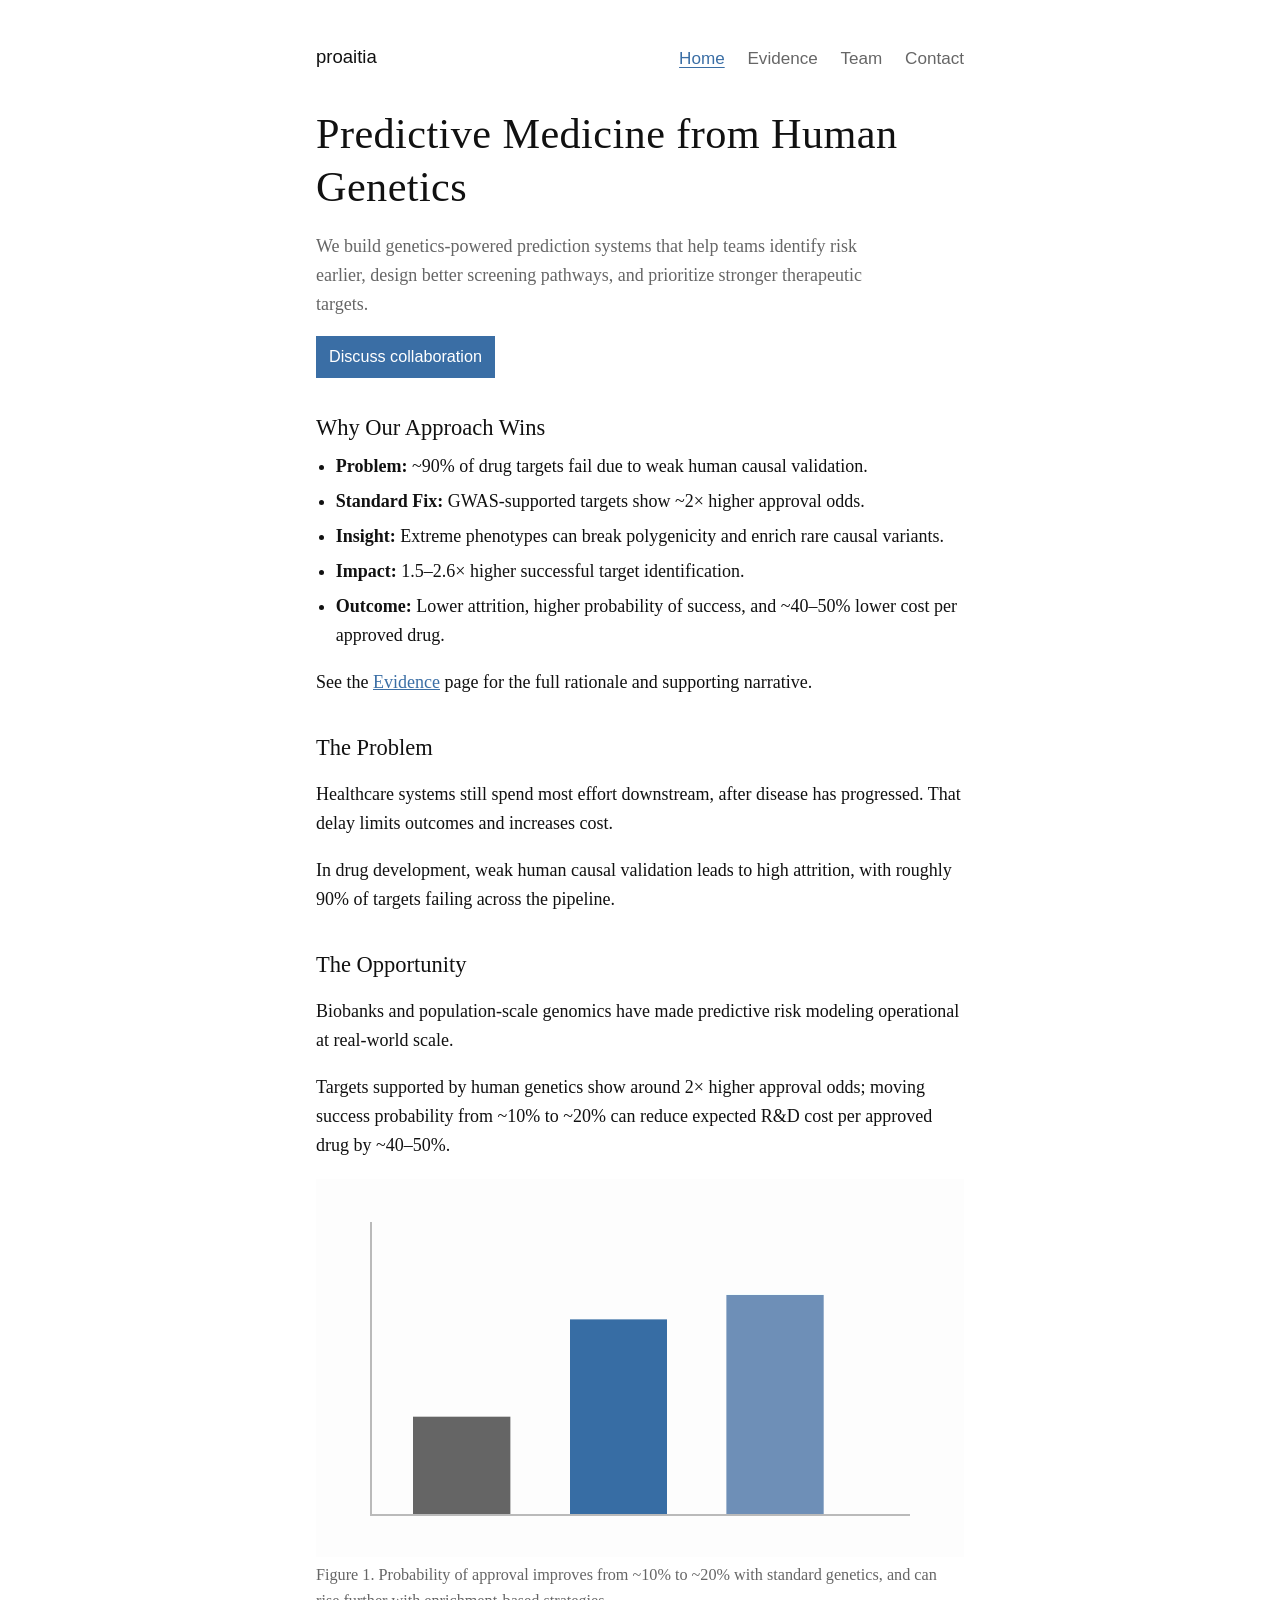
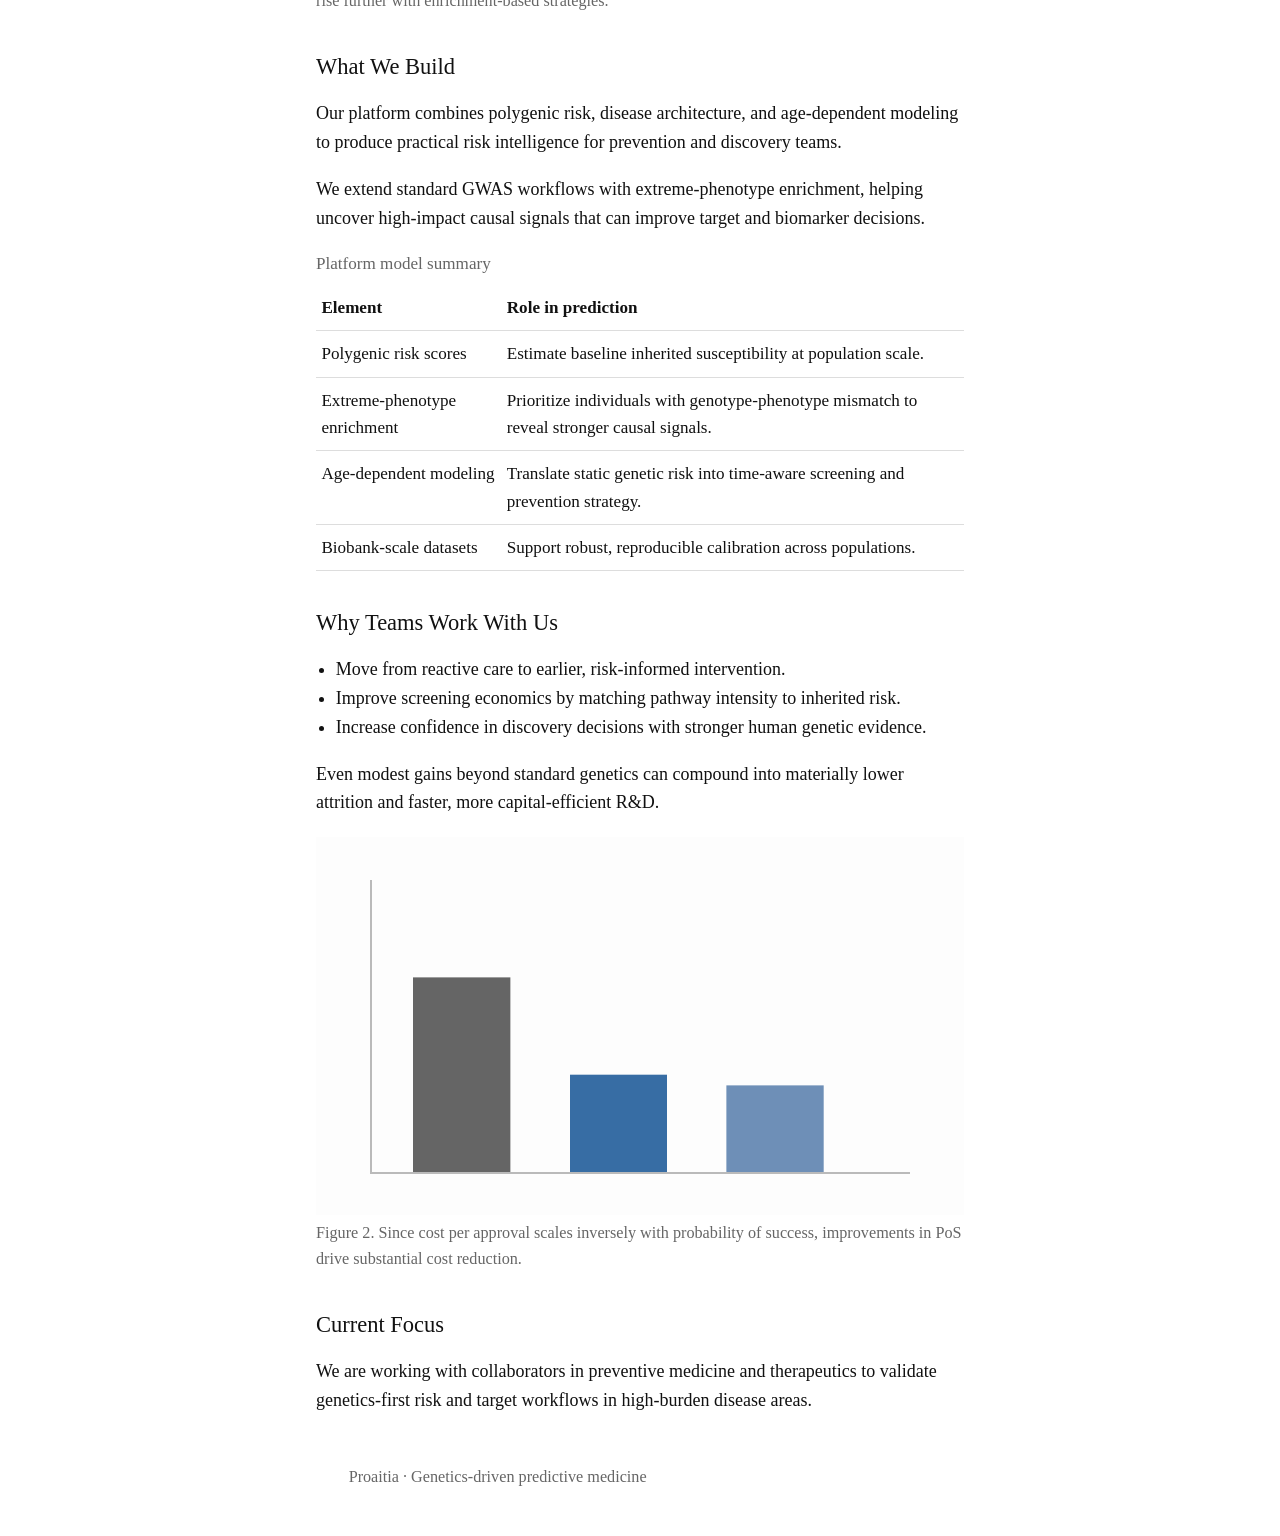
==== docs/index.html @ 9aaeedf3 "first draft of website" ====
<!doctype html>
<html lang="en">
<head>
  <meta charset="utf-8" />
  <meta name="viewport" content="width=device-width, initial-scale=1" />
  <title>Proaitia — Predictive Medicine from Human Genetics</title>
  <meta name="description" content="Predictive medicine systems based on human genetics and statistical modeling." />
  <link rel="stylesheet" href="assets/style.css" />
</head>
<body>
  <header class="site-header">
    <div class="brand-row">
      <img src="assets/logo.svg" alt="Proaitia" class="logo" />
      <nav aria-label="Main navigation">
        <a href="index.html" aria-current="page">Home</a>
        <a href="evidence.html">Evidence</a>
        <a href="team.html">Team</a>
        <a href="contact.html">Contact</a>
      </nav>
    </div>
    <h1>Predictive Medicine from Human Genetics</h1>
    <p class="lede">We build genetics-powered prediction systems that help teams identify risk earlier, design better screening pathways, and prioritize stronger therapeutic targets.</p>
    <p class="lead-cta"><a href="contact.html">Discuss collaboration</a></p>
  </header>

  <main>
    <section>
      <h2>Why Our Approach Wins</h2>
      <ul class="claims-list">
        <li><strong>Problem:</strong> ~90% of drug targets fail due to weak human causal validation.</li>
        <li><strong>Standard Fix:</strong> GWAS-supported targets show ~2× higher approval odds.</li>
        <li><strong>Insight:</strong> Extreme phenotypes can break polygenicity and enrich rare causal variants.</li>
        <li><strong>Impact:</strong> 1.5–2.6× higher successful target identification.</li>
        <li><strong>Outcome:</strong> Lower attrition, higher probability of success, and ~40–50% lower cost per approved drug.</li>
      </ul>
      <p>See the <a href="evidence.html">Evidence</a> page for the full rationale and supporting narrative.</p>
    </section>

    <section>
      <h2>The Problem</h2>
      <p>Healthcare systems still spend most effort downstream, after disease has progressed. That delay limits outcomes and increases cost.</p>
      <p>In drug development, weak human causal validation leads to high attrition, with roughly 90% of targets failing across the pipeline.</p>
    </section>

    <section>
      <h2>The Opportunity</h2>
      <p>Biobanks and population-scale genomics have made predictive risk modeling operational at real-world scale.</p>
      <p>Targets supported by human genetics show around 2× higher approval odds; moving success probability from ~10% to ~20% can reduce expected R&amp;D cost per approved drug by ~40–50%.</p>

      <figure>
        <img src="assets/figures/approval-probability.png" alt="Bar chart comparing probability of approval: 10% traditional, 20% standard genetics, 22.5% advanced enrichment strategy." />
        <figcaption>Figure 1. Probability of approval improves from ~10% to ~20% with standard genetics, and can rise further with enrichment-based strategies.</figcaption>
      </figure>
    </section>

    <section>
      <h2>What We Build</h2>
      <p>Our platform combines polygenic risk, disease architecture, and age-dependent modeling to produce practical risk intelligence for prevention and discovery teams.</p>
      <p>We extend standard GWAS workflows with extreme-phenotype enrichment, helping uncover high-impact causal signals that can improve target and biomarker decisions.</p>

      <table>
        <caption>Platform model summary</caption>
        <thead>
          <tr>
            <th scope="col">Element</th>
            <th scope="col">Role in prediction</th>
          </tr>
        </thead>
        <tbody>
          <tr>
            <td>Polygenic risk scores</td>
            <td>Estimate baseline inherited susceptibility at population scale.</td>
          </tr>
          <tr>
            <td>Extreme-phenotype enrichment</td>
            <td>Prioritize individuals with genotype-phenotype mismatch to reveal stronger causal signals.</td>
          </tr>
          <tr>
            <td>Age-dependent modeling</td>
            <td>Translate static genetic risk into time-aware screening and prevention strategy.</td>
          </tr>
          <tr>
            <td>Biobank-scale datasets</td>
            <td>Support robust, reproducible calibration across populations.</td>
          </tr>
        </tbody>
      </table>
    </section>

    <section>
      <h2>Why Teams Work With Us</h2>
      <ul>
        <li>Move from reactive care to earlier, risk-informed intervention.</li>
        <li>Improve screening economics by matching pathway intensity to inherited risk.</li>
        <li>Increase confidence in discovery decisions with stronger human genetic evidence.</li>
      </ul>
      <p>Even modest gains beyond standard genetics can compound into materially lower attrition and faster, more capital-efficient R&amp;D.</p>

      <figure>
        <img src="assets/figures/cost-reduction.png" alt="Bar chart showing indexed expected R and D cost per approved drug: 100 traditional, 50 standard genetics, 44.4 advanced strategy." />
        <figcaption>Figure 2. Since cost per approval scales inversely with probability of success, improvements in PoS drive substantial cost reduction.</figcaption>
      </figure>
    </section>

    <section>
      <h2>Current Focus</h2>
      <p>We are working with collaborators in preventive medicine and therapeutics to validate genetics-first risk and target workflows in high-burden disease areas.</p>
    </section>
  </main>

  <footer>
    <p>Proaitia · Genetics-driven predictive medicine</p>
  </footer>
</body>
</html>
---- docs/assets/style.css ----
:root {
  --text: #111;
  --accent: #3a6ea5;
  --secondary: #666;
  --bg: #fff;
}

* {
  box-sizing: border-box;
}

html {
  font-size: 18px;
}

body {
  margin: 0;
  color: var(--text);
  background: var(--bg);
  font-family: Charter, "ET Book", Georgia, "Times New Roman", serif;
  line-height: 1.6;
}

.site-header,
main,
footer {
  width: min(72ch, calc(100% - 3rem));
  margin-inline: auto;
}

.site-header {
  margin-top: 2.5rem;
  margin-bottom: 2rem;
}

.brand-row {
  display: flex;
  align-items: center;
  justify-content: space-between;
  gap: 1rem;
  margin-bottom: 2rem;
}

.logo {
  width: 136px;
  height: auto;
}

nav {
  font-family: Inter, -apple-system, BlinkMacSystemFont, "Segoe UI", Roboto, "Helvetica Neue", Arial, sans-serif;
  font-size: 0.95rem;
}

nav a {
  color: var(--secondary);
  text-decoration: none;
  margin-left: 1rem;
}

nav a[aria-current="page"],
nav a:hover,
nav a:focus-visible {
  color: var(--accent);
  text-decoration: underline;
  text-underline-offset: 0.18rem;
}

h1,
h2,
h3 {
  font-weight: 500;
  line-height: 1.25;
  margin-top: 0;
}

h1 {
  font-size: clamp(1.8rem, 3.3vw, 2.35rem);
  letter-spacing: 0.01em;
  margin-bottom: 0.7rem;
}

h2 {
  font-size: 1.25rem;
  margin-bottom: 0.5rem;
}

h3 {
  font-size: 1.05rem;
  margin-bottom: 0.35rem;
}

.lede {
  max-width: 66ch;
  color: var(--secondary);
}

.lead-cta {
  margin-top: 1rem;
}

.lead-cta a {
  display: inline-block;
  color: #fff;
  background: var(--accent);
  text-decoration: none;
  padding: 0.45rem 0.72rem;
  font-family: Inter, -apple-system, BlinkMacSystemFont, "Segoe UI", Roboto, "Helvetica Neue", Arial, sans-serif;
  font-size: 0.9rem;
}

.lead-cta a:hover,
.lead-cta a:focus-visible {
  filter: brightness(0.92);
}

section {
  margin-bottom: 2.1rem;
}

p,
li,
td,
th,
caption {
  max-width: 72ch;
}

ul {
  padding-left: 1.1rem;
}

.claims-list {
  margin-top: 0.2rem;
}

.claims-list li {
  margin-bottom: 0.35rem;
}

a {
  color: var(--accent);
}

figure {
  margin: 1.1rem 0 0.4rem;
}

figure img {
  width: 100%;
  height: auto;
  display: block;
}

figcaption {
  color: var(--secondary);
  font-size: 0.9rem;
  margin-top: 0.35rem;
}

table {
  border-collapse: collapse;
  width: 100%;
  margin-top: 1rem;
  font-size: 0.95rem;
}

caption {
  text-align: left;
  color: var(--secondary);
  margin-bottom: 0.4rem;
}

th,
td {
  text-align: left;
  vertical-align: top;
  padding: 0.5rem 0.3rem;
  border-bottom: 1px solid #ddd;
}

footer {
  margin-top: 2.8rem;
  margin-bottom: 2.5rem;
  color: var(--secondary);
  font-size: 0.9rem;
}

article {
  margin-bottom: 1.5rem;
}

@media (max-width: 700px) {
  html {
    font-size: 17px;
  }

  .brand-row {
    flex-direction: column;
    align-items: flex-start;
    margin-bottom: 1.5rem;
  }

  nav a {
    margin-left: 0;
    margin-right: 1rem;
  }
}
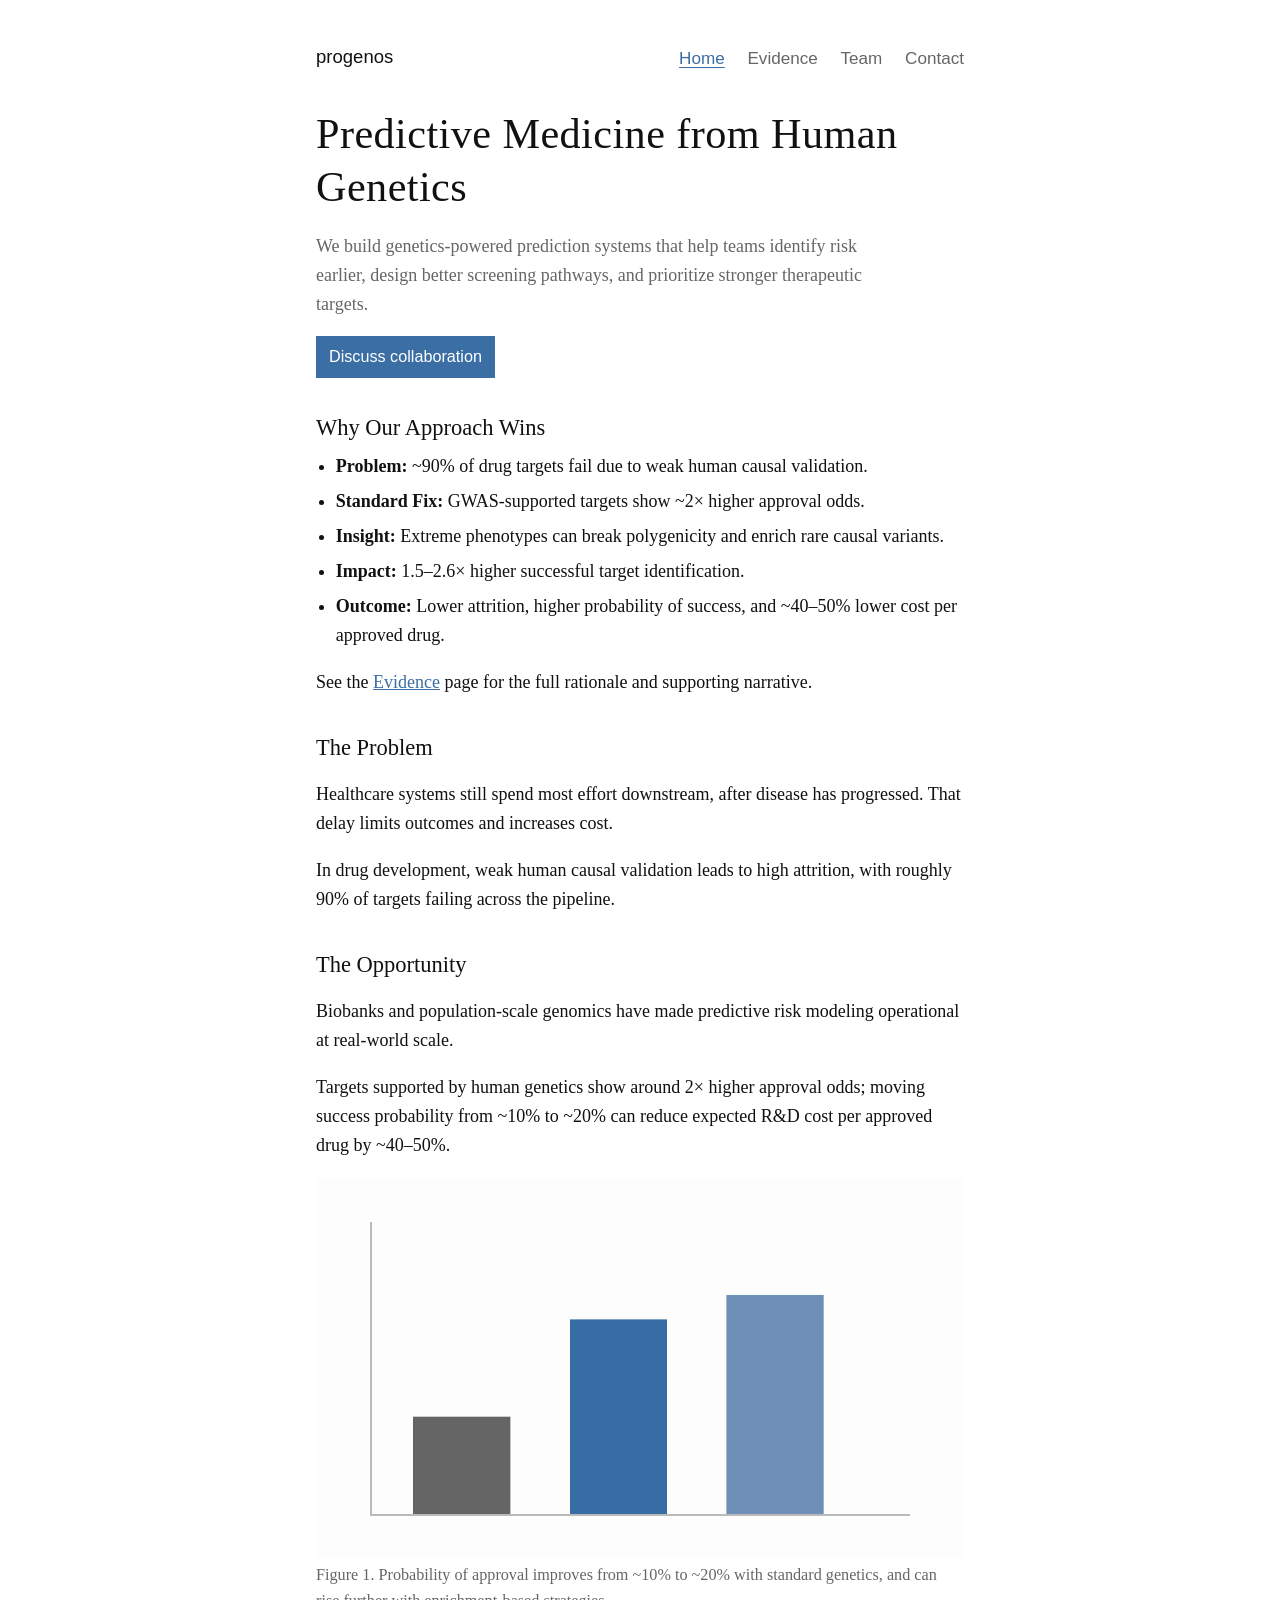
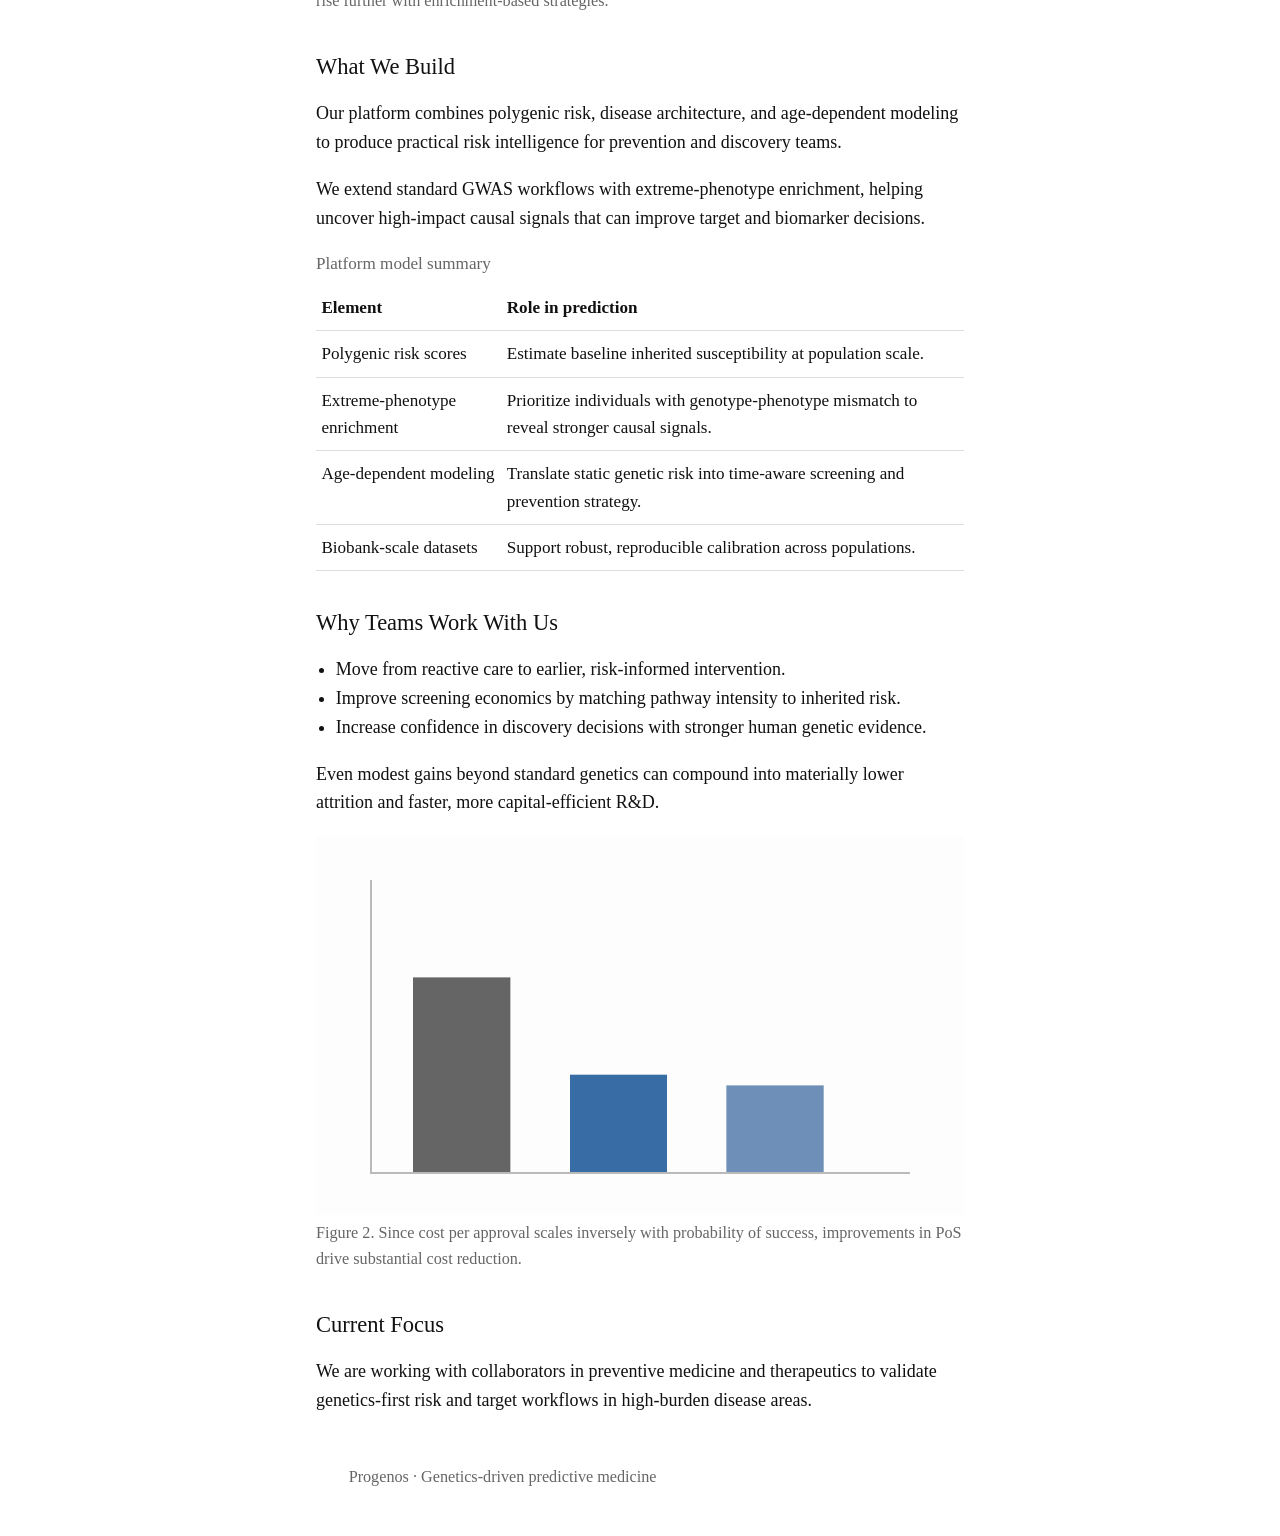
==== commit 2d6102a6: "branding changes" ====
--- a/docs/index.html
+++ b/docs/index.html
@@ -3,14 +3,14 @@
 <head>
   <meta charset="utf-8" />
   <meta name="viewport" content="width=device-width, initial-scale=1" />
-  <title>Proaitia — Predictive Medicine from Human Genetics</title>
+  <title>Progenos — Predictive Medicine from Human Genetics</title>
   <meta name="description" content="Predictive medicine systems based on human genetics and statistical modeling." />
   <link rel="stylesheet" href="assets/style.css" />
 </head>
 <body>
   <header class="site-header">
     <div class="brand-row">
-      <img src="assets/logo.svg" alt="Proaitia" class="logo" />
+      <img src="assets/logo.svg" alt="Progenos" class="logo" />
       <nav aria-label="Main navigation">
         <a href="index.html" aria-current="page">Home</a>
         <a href="evidence.html">Evidence</a>
@@ -109,7 +109,7 @@
   </main>
 
   <footer>
-    <p>Proaitia · Genetics-driven predictive medicine</p>
+    <p>Progenos · Genetics-driven predictive medicine</p>
   </footer>
 </body>
 </html>
--- a/docs/assets/style.css
+++ b/docs/assets/style.css
@@ -108,8 +108,25 @@
   font-size: 0.9rem;
 }
 
+.lead-cta .mail-button {
+  display: inline-block;
+  color: #fff;
+  background: var(--accent);
+  text-decoration: none;
+  padding: 0.45rem 0.72rem;
+  font-family: Inter, -apple-system, BlinkMacSystemFont, "Segoe UI", Roboto, "Helvetica Neue", Arial, sans-serif;
+  font-size: 0.9rem;
+  border: 0;
+  cursor: pointer;
+}
+
 .lead-cta a:hover,
 .lead-cta a:focus-visible {
+  filter: brightness(0.92);
+}
+
+.lead-cta .mail-button:hover,
+.lead-cta .mail-button:focus-visible {
   filter: brightness(0.92);
 }
 
